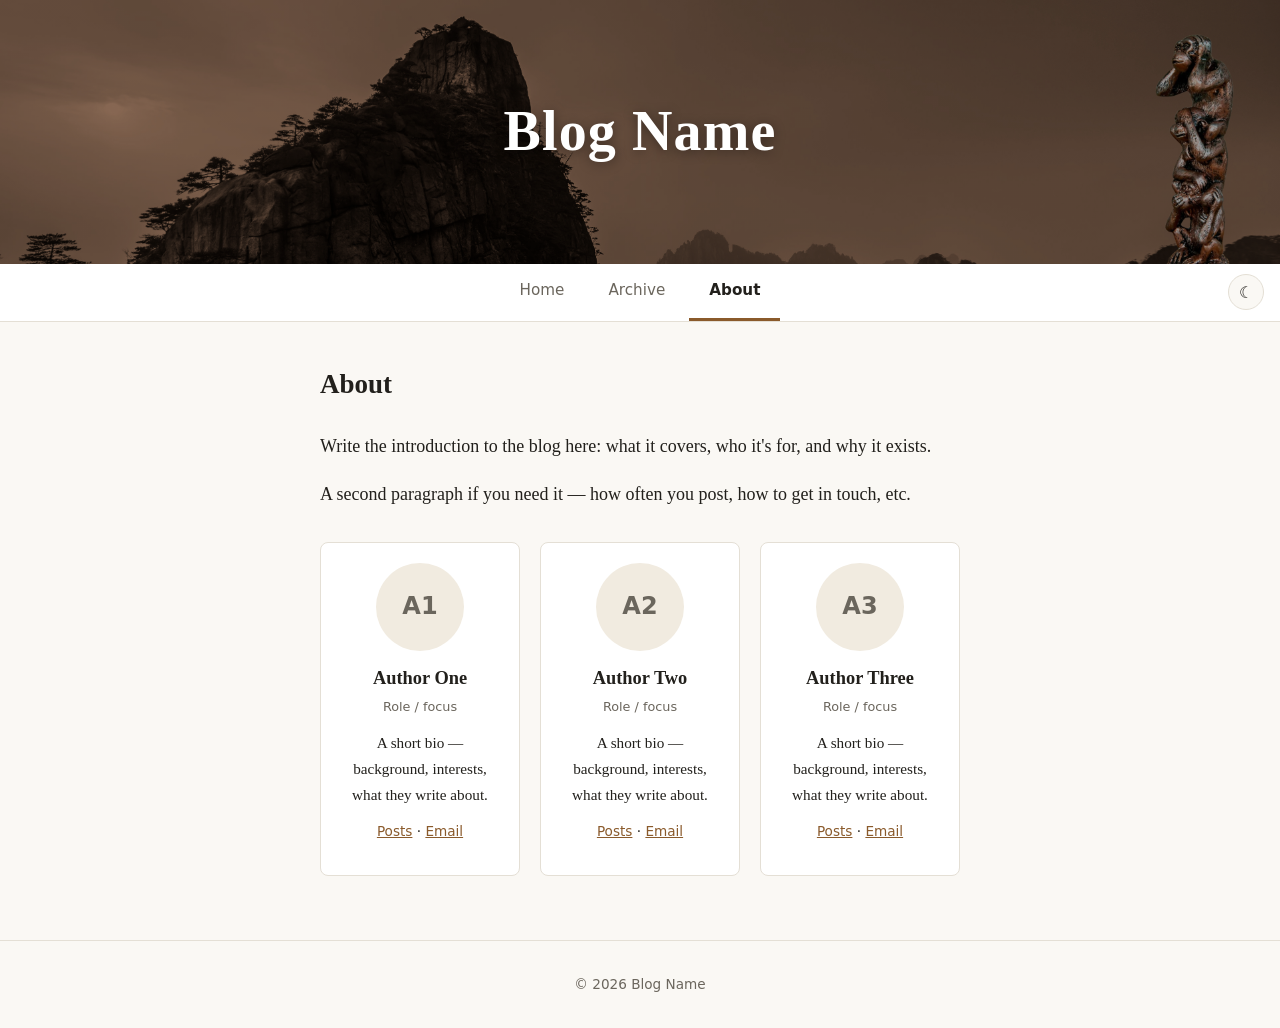
==== about.html @ 614c65a4 "preliminary design with placeholders and stuff" ====
<!doctype html>
<html lang="en">
<head>
  <meta charset="utf-8">
  <meta name="viewport" content="width=device-width, initial-scale=1">
  <title>About · Blog Name</title>
  <link rel="stylesheet" href="style.css">
  <script src="main.js"></script>
</head>
<body>
  <header class="banner">
    <h1><a href="index.html">Blog Name</a></h1>
  </header>

  <nav class="tabs">
    <ul>
      <li><a href="index.html">Home</a></li>
      <li><a href="archive.html">Archive</a></li>
      <li><a href="about.html" aria-current="page">About</a></li>
    </ul>
    <button class="theme-toggle" type="button" aria-label="Toggle dark mode">☾</button>
  </nav>

  <main class="content">
    <h2>About</h2>
    <p>Write the introduction to the blog here: what it covers, who it's for, and why it exists.</p>
    <p>A second paragraph if you need it — how often you post, how to get in touch, etc.</p>

    <!--
      One block per author. The id (author-1, ...) is what post bylines link to.
      For a photo, replace the initials with: <img src="pictures/author-1.jpg" alt="">
    -->
    <section class="authors">
      <div class="author" id="author-1">
        <div class="avatar">A1</div>
        <h3>Author One</h3>
        <p class="role">Role / focus</p>
        <p>A short bio — background, interests, what they write about.</p>
        <p class="links"><a href="archive.html">Posts</a> · <a href="mailto:one@example.com">Email</a></p>
      </div>

      <div class="author" id="author-2">
        <div class="avatar">A2</div>
        <h3>Author Two</h3>
        <p class="role">Role / focus</p>
        <p>A short bio — background, interests, what they write about.</p>
        <p class="links"><a href="archive.html">Posts</a> · <a href="mailto:two@example.com">Email</a></p>
      </div>

      <div class="author" id="author-3">
        <div class="avatar">A3</div>
        <h3>Author Three</h3>
        <p class="role">Role / focus</p>
        <p>A short bio — background, interests, what they write about.</p>
        <p class="links"><a href="archive.html">Posts</a> · <a href="mailto:three@example.com">Email</a></p>
      </div>
    </section>
  </main>

  <footer>© 2026 Blog Name</footer>
</body>
</html>
---- style.css ----
/* ---------- Tokens ---------- */
:root {
  --bg: #faf8f4;
  --surface: #ffffff;
  --text: #22201c;
  --muted: #6b665d;
  --accent: #8a5a2b;
  --border: #e4dfd5;
  --tag-bg: #f1ebe0;
  --banner-text: #ffffff;
  --banner-overlay: rgba(0, 0, 0, 0.4);
  --font-body: Georgia, "Times New Roman", serif;
  --font-ui: system-ui, -apple-system, "Segoe UI", sans-serif;
  color-scheme: light;
}

/* Set by the toggle (main.js) */
:root[data-theme="dark"] {
  --bg: #1a1815;
  --surface: #23201c;
  --text: #e9e4da;
  --muted: #a59e91;
  --accent: #d39a5f;
  --border: #3a352e;
  --tag-bg: #2f2b25;
  --banner-overlay: rgba(0, 0, 0, 0.55);
  color-scheme: dark;
}

/* ---------- Base ---------- */
* { box-sizing: border-box; }
[hidden] { display: none !important; }

body {
  margin: 0;
  background: var(--bg);
  color: var(--text);
  font-family: var(--font-body);
  font-size: 1.125rem;
  line-height: 1.7;
}

a { color: var(--accent); }
a:hover { text-decoration: none; }

/* ---------- Banner ---------- */
/* Banner image: drop your photo into pictures/ as banner.jpg (or change the
   filename below). It always fills the banner and scales with the window. */
.banner {
  aspect-ratio: 3855 / 794;
  display: flex;
  align-items: center;
  justify-content: center;
  padding: 1.25rem 1rem;
  text-align: center;
  color: var(--banner-text);
  background:
    linear-gradient(var(--banner-overlay), var(--banner-overlay)),
    url("pictures/banner.jpg") center / cover no-repeat;
}
.banner h1 {
  margin: 0;
  font-size: clamp(2rem, 5vw, 3.5rem);
  letter-spacing: 0.02em;
  text-shadow: 0 2px 12px rgba(0, 0, 0, 0.4);
}
.banner h1 a { color: inherit; text-decoration: none; }

/* ---------- Tabs ---------- */
.tabs {
  position: sticky;
  top: 0;
  z-index: 10;
  background: var(--surface);
  border-bottom: 1px solid var(--border);
}
.tabs ul {
  list-style: none;
  margin: 0 auto;
  padding: 0;
  display: flex;
  justify-content: center;
  gap: 0.25rem;
}
.tabs a {
  display: block;
  padding: 0.9rem 1.25rem;
  font-family: var(--font-ui);
  font-size: 0.95rem;
  color: var(--muted);
  text-decoration: none;
  border-bottom: 3px solid transparent;
}
.tabs a:hover { color: var(--text); }
.tabs a[aria-current="page"] {
  color: var(--text);
  border-bottom-color: var(--accent);
  font-weight: 600;
}

.theme-toggle {
  position: absolute;
  right: 1rem;
  top: 50%;
  transform: translateY(-50%);
  width: 2.25rem;
  height: 2.25rem;
  border: 1px solid var(--border);
  border-radius: 50%;
  background: var(--bg);
  color: var(--text);
  font-size: 1rem;
  cursor: pointer;
}
.theme-toggle:hover { border-color: var(--accent); }

@media (max-width: 600px) {
  .tabs a { padding: 0.9rem 0.75rem; }
  .theme-toggle { right: 0.5rem; }
  .tabs ul { justify-content: flex-start; padding-left: 0.5rem; }
}

/* ---------- Centered text column ---------- */
/* Fills the window, but never wider than half the screen. */
.content {
  width: 100%;
  max-width: 50vw;
  margin: 0 auto;
  padding: 2.5rem 0 4rem;
}

/* On narrow screens, half the screen is too cramped — use full width with gutters. */
@media (max-width: 900px) {
  .content {
    max-width: none;
    padding-left: 1rem;
    padding-right: 1rem;
  }
}

.content h2 { margin-top: 0; }

/* ---------- Meta + tags ---------- */
.meta {
  font-family: var(--font-ui);
  font-size: 0.85rem;
  color: var(--muted);
}
.meta a { color: inherit; }
.meta a:hover { color: var(--accent); }

.tags {
  display: flex;
  flex-wrap: wrap;
  gap: 0.35rem;
  margin-top: 0.4rem;
}
.tag {
  font-family: var(--font-ui);
  font-size: 0.75rem;
  padding: 0.1rem 0.6rem;
  border-radius: 999px;
  background: var(--tag-bg);
  color: var(--muted);
  text-decoration: none;
}
.tag::before { content: "#"; opacity: 0.6; }
.tag:hover, .tag.active { background: var(--accent); color: var(--bg); }

/* ---------- Post list (Home) ---------- */
.post-list { list-style: none; padding: 0; margin: 0; }
.post-list li {
  padding: 1.25rem 0;
  border-bottom: 1px solid var(--border);
}
.post-list li:last-child { border-bottom: none; }
.post-list h3 { margin: 0 0 0.25rem; font-size: 1.35rem; }
.post-list h3 a { color: var(--text); text-decoration: none; }
.post-list h3 a:hover { color: var(--accent); }
.post-list p { margin: 0.4rem 0 0; color: var(--muted); }

/* ---------- Archive ---------- */
.tag-filter {
  font-family: var(--font-ui);
  font-size: 0.9rem;
  color: var(--muted);
  margin-bottom: 1rem;
}
.all-tags { margin-bottom: 1.5rem; }

.archive h3 {
  font-family: var(--font-ui);
  font-size: 0.9rem;
  letter-spacing: 0.15em;
  color: var(--muted);
  margin: 2rem 0 0.5rem;
}
.archive ul { list-style: none; padding: 0; margin: 0; }
.archive li {
  display: flex;
  gap: 1.25rem;
  padding: 0.6rem 0;
}
.archive li > time {
  flex: 0 0 4.5rem;
  font-family: var(--font-ui);
  font-size: 0.9rem;
  color: var(--muted);
  padding-top: 0.2rem;
}
.archive li .entry > a { color: var(--text); text-decoration: none; }
.archive li .entry > a:hover { color: var(--accent); }
.archive li .tags { margin-top: 0.2rem; }

/* ---------- About: author blocks ---------- */
.authors {
  display: grid;
  grid-template-columns: repeat(3, 1fr);
  gap: 1.25rem;
  margin-top: 2rem;
}
@media (max-width: 900px) {
  .authors { grid-template-columns: 1fr; }
}
.author {
  background: var(--surface);
  border: 1px solid var(--border);
  border-radius: 8px;
  padding: 1.25rem;
  text-align: center;
  scroll-margin-top: 4rem;
}
.author:target { border-color: var(--accent); }
.avatar {
  width: 88px;
  height: 88px;
  margin: 0 auto 0.75rem;
  border-radius: 50%;
  background: var(--tag-bg);
  color: var(--muted);
  display: flex;
  align-items: center;
  justify-content: center;
  font-family: var(--font-ui);
  font-size: 1.5rem;
  font-weight: 600;
  overflow: hidden;
}
.avatar img { width: 100%; height: 100%; object-fit: cover; }
.author h3 { margin: 0; font-size: 1.15rem; }
.author .role {
  font-family: var(--font-ui);
  font-size: 0.8rem;
  color: var(--muted);
  margin: 0.15rem 0 0.75rem;
}
.author p { font-size: 0.95rem; margin: 0 0 0.75rem; }
.author .links { font-family: var(--font-ui); font-size: 0.85rem; }

/* ---------- Single post ---------- */
article header { margin-bottom: 2rem; }
article h2 { font-size: 2rem; line-height: 1.25; margin-bottom: 0.25rem; }
article img { max-width: 100%; height: auto; }
article pre {
  background: var(--surface);
  border: 1px solid var(--border);
  padding: 1rem;
  overflow-x: auto;
  font-size: 0.9rem;
}
article blockquote {
  margin: 1.5rem 0;
  padding-left: 1rem;
  border-left: 3px solid var(--accent);
  color: var(--muted);
}

.more { font-family: var(--font-ui); font-size: 0.95rem; }

/* ---------- Footer ---------- */
footer {
  text-align: center;
  padding: 2rem 1rem;
  border-top: 1px solid var(--border);
  font-family: var(--font-ui);
  font-size: 0.85rem;
  color: var(--muted);
}
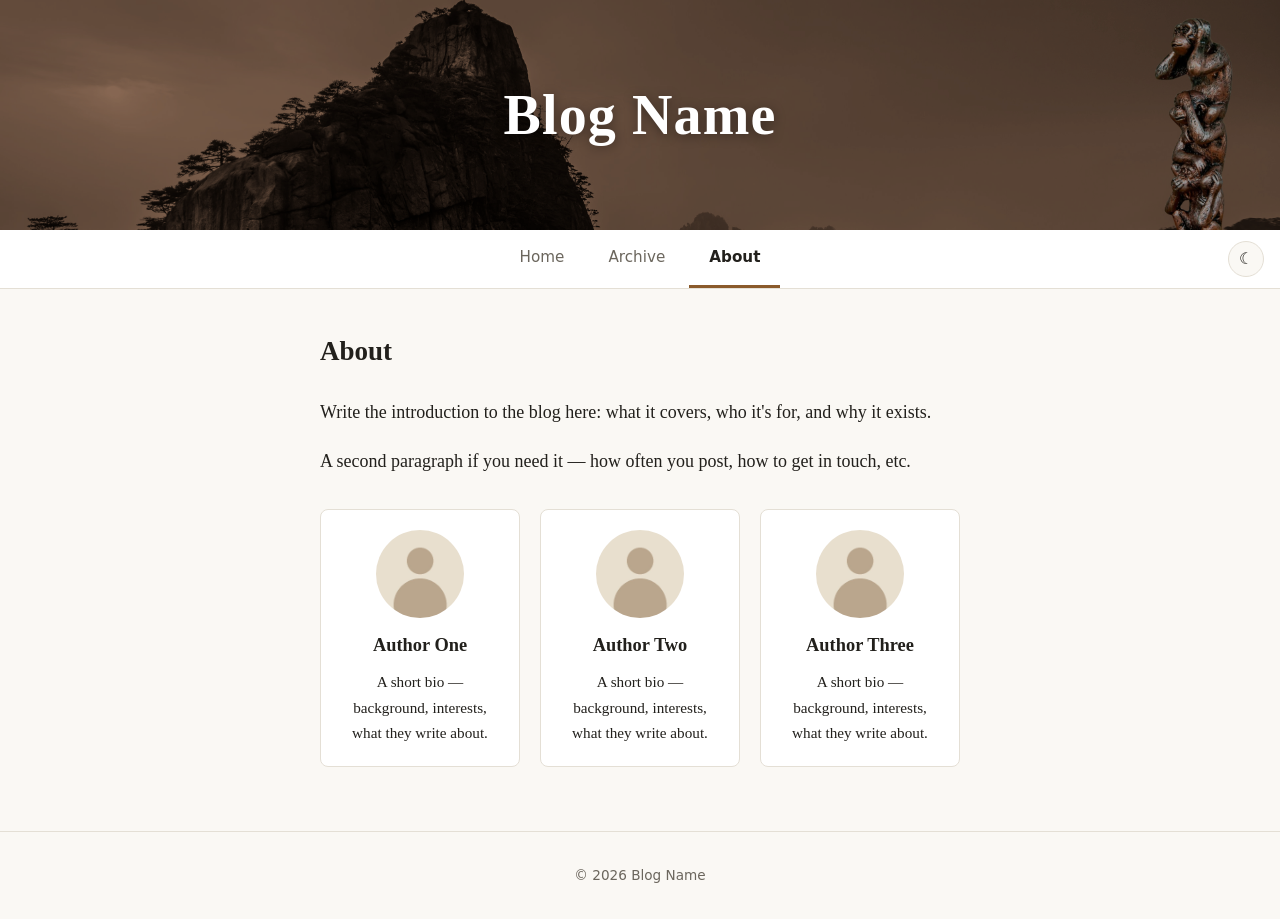
==== commit cef03717: "author images and fixed about page" ====
--- a/about.html
+++ b/about.html
@@ -28,31 +28,26 @@
 
     <!--
       One block per author. The id (author-1, ...) is what post bylines link to.
-      For a photo, replace the initials with: <img src="pictures/author-1.jpg" alt="">
+      Photos: put each author's picture in pictures/ as author-1.jpg, author-2.jpg, ...
+      (any size; it's cropped to a circle automatically).
     -->
     <section class="authors">
       <div class="author" id="author-1">
-        <div class="avatar">A1</div>
+        <div class="avatar"><img src="pictures/author-1.jpg" alt="Author One"></div>
         <h3>Author One</h3>
-        <p class="role">Role / focus</p>
         <p>A short bio — background, interests, what they write about.</p>
-        <p class="links"><a href="archive.html">Posts</a> · <a href="mailto:one@example.com">Email</a></p>
       </div>
 
       <div class="author" id="author-2">
-        <div class="avatar">A2</div>
+        <div class="avatar"><img src="pictures/author-2.jpg" alt="Author Two"></div>
         <h3>Author Two</h3>
-        <p class="role">Role / focus</p>
         <p>A short bio — background, interests, what they write about.</p>
-        <p class="links"><a href="archive.html">Posts</a> · <a href="mailto:two@example.com">Email</a></p>
       </div>
 
       <div class="author" id="author-3">
-        <div class="avatar">A3</div>
+        <div class="avatar"><img src="pictures/author-3.jpg" alt="Author Three"></div>
         <h3>Author Three</h3>
-        <p class="role">Role / focus</p>
         <p>A short bio — background, interests, what they write about.</p>
-        <p class="links"><a href="archive.html">Posts</a> · <a href="mailto:three@example.com">Email</a></p>
       </div>
     </section>
   </main>
--- a/style.css
+++ b/style.css
@@ -47,7 +47,7 @@
 /* Banner image: drop your photo into pictures/ as banner.jpg (or change the
    filename below). It always fills the banner and scales with the window. */
 .banner {
-  aspect-ratio: 3855 / 794;
+  min-height: clamp(120px, 18vw, 260px);
   display: flex;
   align-items: center;
   justify-content: center;
@@ -247,15 +247,8 @@
   overflow: hidden;
 }
 .avatar img { width: 100%; height: 100%; object-fit: cover; }
-.author h3 { margin: 0; font-size: 1.15rem; }
-.author .role {
-  font-family: var(--font-ui);
-  font-size: 0.8rem;
-  color: var(--muted);
-  margin: 0.15rem 0 0.75rem;
-}
-.author p { font-size: 0.95rem; margin: 0 0 0.75rem; }
-.author .links { font-family: var(--font-ui); font-size: 0.85rem; }
+.author h3 { margin: 0 0 0.5rem; font-size: 1.15rem; }
+.author p { font-size: 0.95rem; margin: 0; }
 
 /* ---------- Single post ---------- */
 article header { margin-bottom: 2rem; }
